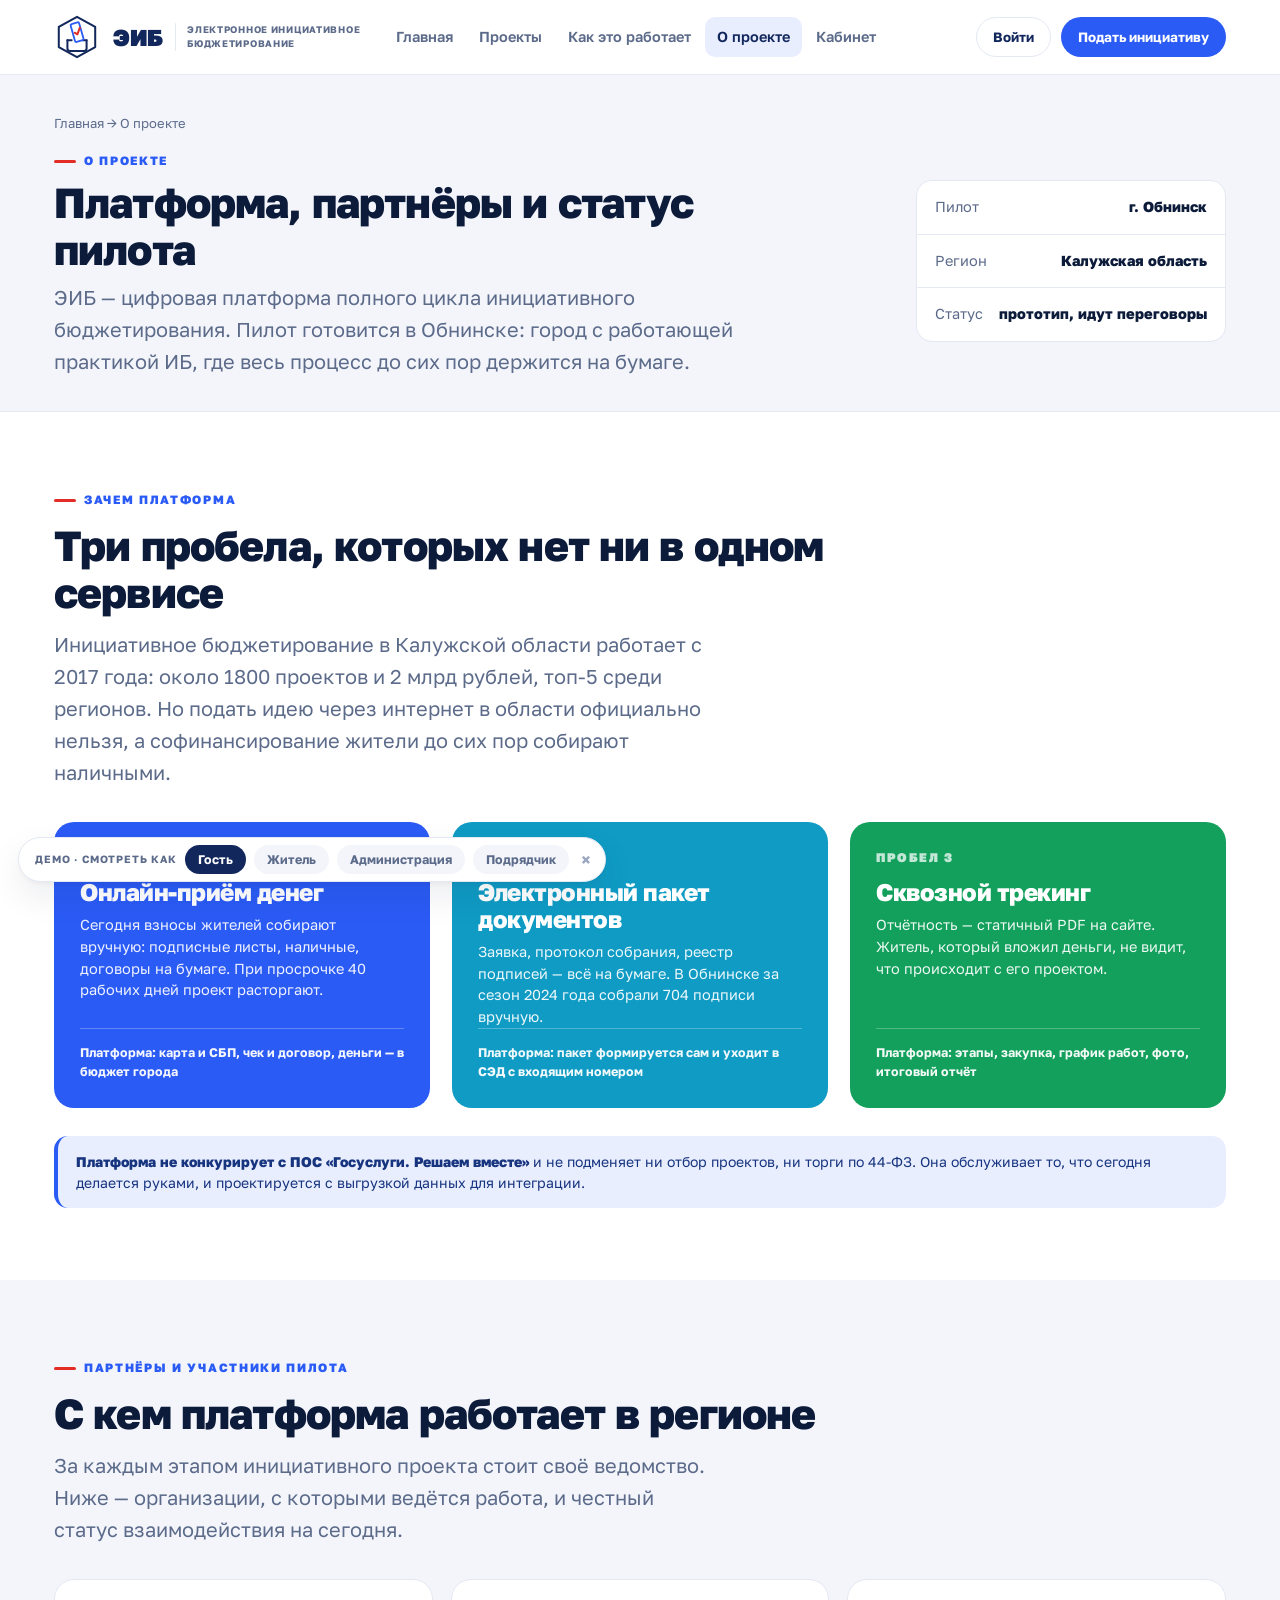
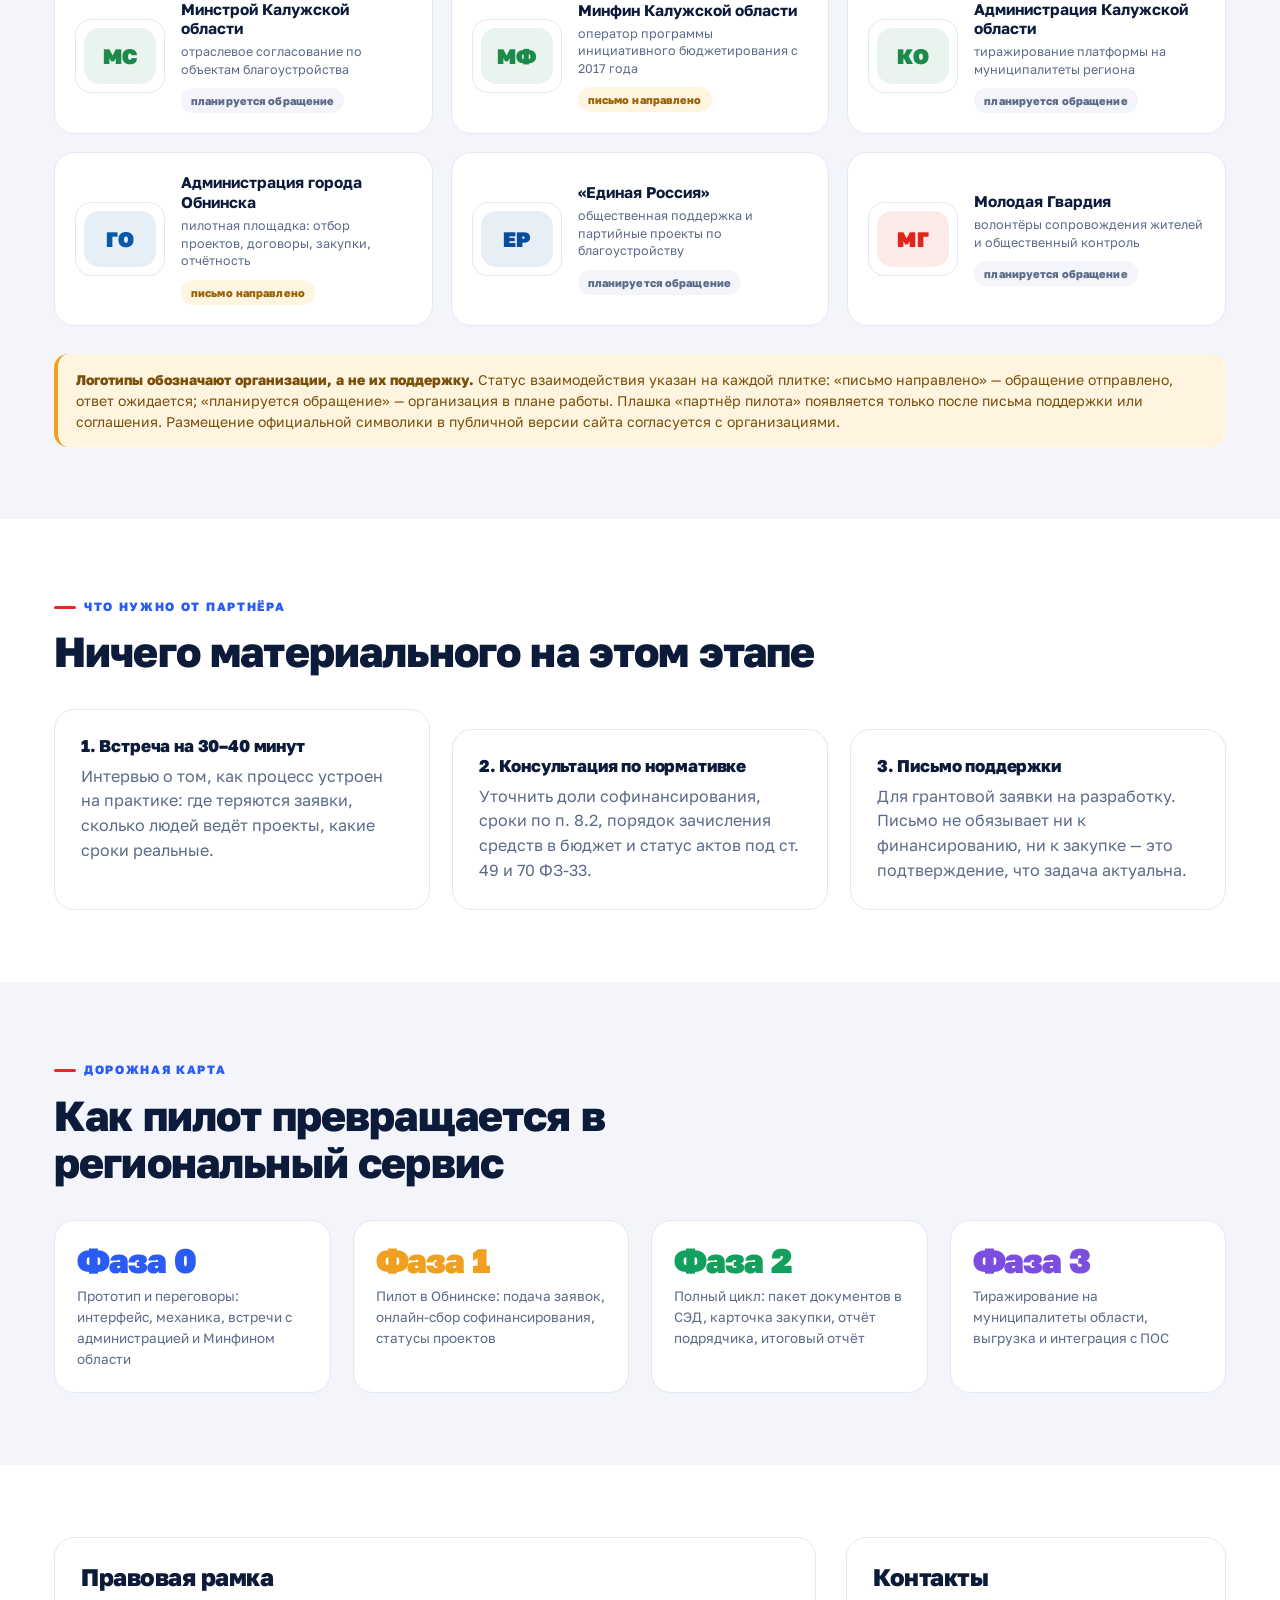
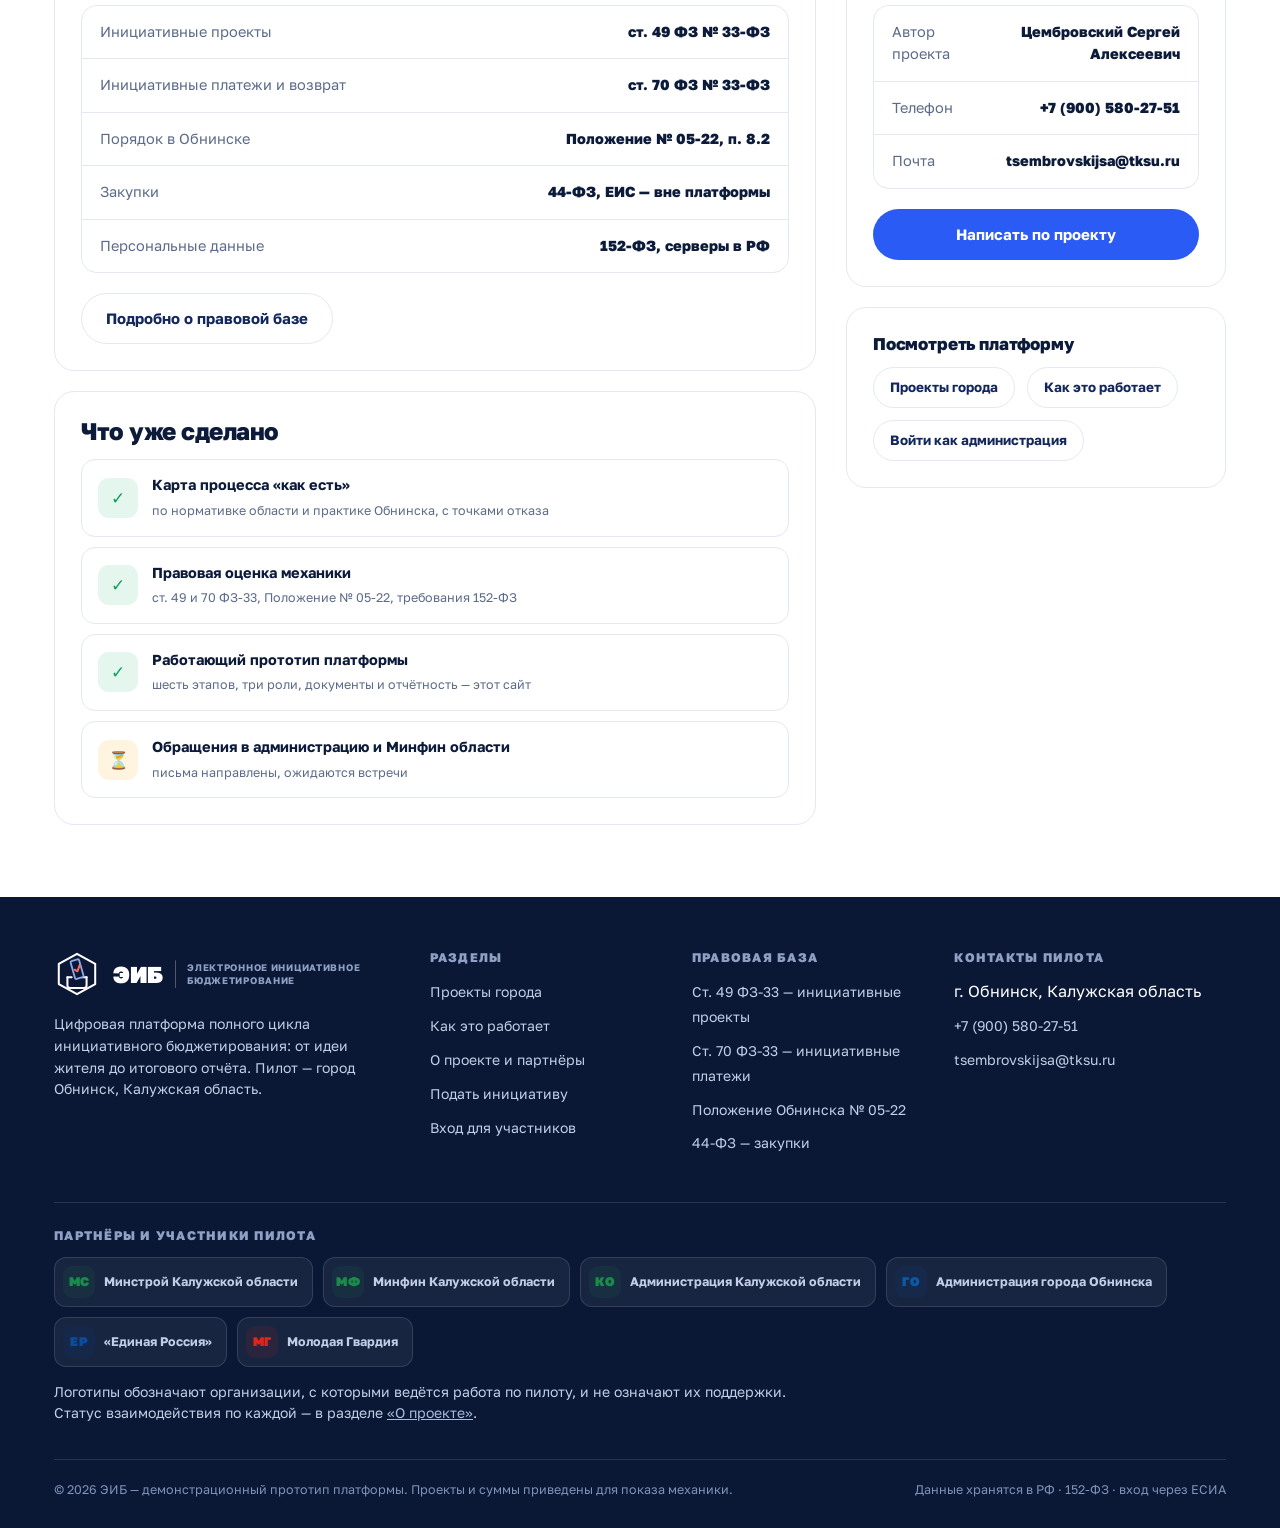
==== about.html @ b2e2e545 "Демонстрационный прототип платформы ЭИБ Статический сайт: витрина проектов, шесть этапов, три роли, " ====
<!DOCTYPE html>
<html lang="ru">
<head>
<meta charset="UTF-8">
<meta name="robots" content="noindex, nofollow, noarchive">
<meta name="viewport" content="width=device-width, initial-scale=1">
<title>О проекте · ЭИБ Обнинск</title>
<link rel="icon" href="data:image/svg+xml,%3Csvg xmlns='http://www.w3.org/2000/svg' viewBox='0 0 48 48'%3E%3Crect width='48' height='48' rx='12' fill='%2312275C'/%3E%3Cg fill='none' stroke-linecap='round' stroke-linejoin='round'%3E%3Cpath d='M24 6 39 14.5v17L24 40 9 31.5v-17z' stroke='%23ffffff' stroke-width='2'/%3E%3Cpath d='M15 28v6.5a2.4 2.4 0 0 0 2.4 2.4h13.2a2.4 2.4 0 0 0 2.4-2.4V28' stroke='%23ffffff' stroke-width='2'/%3E%3Cpath d='M15 28h4M29 28h4' stroke='%23ffffff' stroke-width='2'/%3E%3Cg transform='rotate(-16 24 19)'%3E%3Crect x='20' y='11' width='8.4' height='16' rx='1.4' fill='%23ffffff'/%3E%3Cpath d='m21.9 19 2.1 2.2 4-5.4' stroke='%23E32C26' stroke-width='2'/%3E%3C/g%3E%3C/g%3E%3C/svg%3E">
<link rel="preconnect" href="https://fonts.googleapis.com">
<link rel="preconnect" href="https://fonts.gstatic.com" crossorigin>
<link rel="stylesheet" href="https://fonts.googleapis.com/css2?family=Golos+Text:wght@400;500;600;700;800;900&display=swap">
<link rel="stylesheet" href="assets/css/style.css">
</head>
<body>
<div id="hdr"></div>

<section class="pagehead">
  <div class="wrap">
    <div class="crumbs"><a href="index.html">Главная</a> → О проекте</div>
    <div class="between">
      <div style="max-width:760px">
        <span class="eyebrow">О проекте</span>
        <h2 class="mt8">Платформа, партнёры и статус пилота</h2>
        <p class="lead mt8">ЭИБ — цифровая платформа полного цикла инициативного бюджетирования.
          Пилот готовится в Обнинске: город с работающей практикой ИБ, где весь процесс до сих пор
          держится на бумаге.</p>
      </div>
      <div class="facts facts-side">
        <div><span>Пилот</span><b>г. Обнинск</b></div>
        <div><span>Регион</span><b>Калужская область</b></div>
        <div><span>Статус</span><b>прототип, идут переговоры</b></div>
      </div>
    </div>
  </div>
</section>

<!-- ПРОБЛЕМА И РЕШЕНИЕ -->
<section class="sec">
  <div class="wrap">
    <div class="sec-head"><div>
      <span class="eyebrow">Зачем платформа</span>
      <h2>Три пробела, которых нет ни в одном сервисе</h2>
      <p class="lead">Инициативное бюджетирование в Калужской области работает с 2017 года: около 1800
        проектов и 2 млрд рублей, топ-5 среди регионов. Но подать идею через интернет в области
        официально нельзя, а софинансирование жители до сих пор собирают наличными.</p>
    </div></div>
    <div class="grid g3">
      <div class="tile t2"><span class="num">ПРОБЕЛ 1</span><h3>Онлайн-приём денег</h3>
        <p>Сегодня взносы жителей собирают вручную: подписные листы, наличные, договоры на бумаге.
          При просрочке 40 рабочих дней проект расторгают.</p>
        <div class="out">Платформа: карта и СБП, чек и договор, деньги — в бюджет города</div></div>
      <div class="tile t3"><span class="num">ПРОБЕЛ 2</span><h3>Электронный пакет документов</h3>
        <p>Заявка, протокол собрания, реестр подписей — всё на бумаге. В Обнинске за сезон 2024 года
          собрали 704 подписи вручную.</p>
        <div class="out">Платформа: пакет формируется сам и уходит в СЭД с входящим номером</div></div>
      <div class="tile t6"><span class="num">ПРОБЕЛ 3</span><h3>Сквозной трекинг</h3>
        <p>Отчётность — статичный PDF на сайте. Житель, который вложил деньги, не видит, что происходит
          с его проектом.</p>
        <div class="out">Платформа: этапы, закупка, график работ, фото, итоговый отчёт</div></div>
    </div>
    <div class="note note-b mt28"><b>Платформа не конкурирует с ПОС «Госуслуги. Решаем вместе»</b>
      и не подменяет ни отбор проектов, ни торги по 44-ФЗ. Она обслуживает то, что сегодня
      делается руками, и проектируется с выгрузкой данных для интеграции.</div>
  </div>
</section>

<!-- ПАРТНЁРЫ -->
<section class="sec sec-grey" id="partners">
  <div class="wrap">
    <div class="sec-head"><div>
      <span class="eyebrow">Партнёры и участники пилота</span>
      <h2>С кем платформа работает в регионе</h2>
      <p class="lead">За каждым этапом инициативного проекта стоит своё ведомство. Ниже — организации,
        с которыми ведётся работа, и честный статус взаимодействия на сегодня.</p>
    </div></div>
    <div class="partners-grid" id="partnersGrid"></div>
    <div class="note note-a mt28">
      <b>Логотипы обозначают организации, а не их поддержку.</b> Статус взаимодействия указан на каждой
      плитке: «письмо направлено» — обращение отправлено, ответ ожидается; «планируется обращение» —
      организация в плане работы. Плашка «партнёр пилота» появляется только после письма поддержки
      или соглашения. Размещение официальной символики в публичной версии сайта согласуется
      с организациями.
    </div>
  </div>
</section>

<!-- ЧТО ПРОСИМ -->
<section class="sec">
  <div class="wrap">
    <div class="sec-head"><div>
      <span class="eyebrow">Что нужно от партнёра</span>
      <h2>Ничего материального на этом этапе</h2>
    </div></div>
    <div class="grid g3">
      <div class="card"><h4 class="mb8">1. Встреча на 30–40 минут</h4>
        <p class="muted">Интервью о том, как процесс устроен на практике: где теряются заявки,
          сколько людей ведёт проекты, какие сроки реальные.</p></div>
      <div class="card"><h4 class="mb8">2. Консультация по нормативке</h4>
        <p class="muted">Уточнить доли софинансирования, сроки по п. 8.2, порядок зачисления средств
          в бюджет и статус актов под ст. 49 и 70 ФЗ-33.</p></div>
      <div class="card"><h4 class="mb8">3. Письмо поддержки</h4>
        <p class="muted">Для грантовой заявки на разработку. Письмо не обязывает ни к финансированию,
          ни к закупке — это подтверждение, что задача актуальна.</p></div>
    </div>
  </div>
</section>

<!-- ДОРОЖНАЯ КАРТА -->
<section class="sec sec-grey">
  <div class="wrap">
    <div class="sec-head"><div>
      <span class="eyebrow">Дорожная карта</span>
      <h2>Как пилот превращается в региональный сервис</h2>
    </div></div>
    <div class="grid g4">
      <div class="kpi b"><b>Фаза 0</b><span>Прототип и переговоры: интерфейс, механика, встречи
        с администрацией и Минфином области</span></div>
      <div class="kpi a"><b>Фаза 1</b><span>Пилот в Обнинске: подача заявок, онлайн-сбор
        софинансирования, статусы проектов</span></div>
      <div class="kpi g"><b>Фаза 2</b><span>Полный цикл: пакет документов в СЭД, карточка закупки,
        отчёт подрядчика, итоговый отчёт</span></div>
      <div class="kpi v"><b>Фаза 3</b><span>Тиражирование на муниципалитеты области,
        выгрузка и интеграция с ПОС</span></div>
    </div>
  </div>
</section>

<!-- ПРАВО И КОНТАКТЫ -->
<section class="sec">
  <div class="wrap split">
    <div>
      <div class="card">
        <h3 class="mb14">Правовая рамка</h3>
        <div class="facts">
          <div><span>Инициативные проекты</span><b>ст. 49 ФЗ № 33-ФЗ</b></div>
          <div><span>Инициативные платежи и возврат</span><b>ст. 70 ФЗ № 33-ФЗ</b></div>
          <div><span>Порядок в Обнинске</span><b>Положение № 05-22, п. 8.2</b></div>
          <div><span>Закупки</span><b>44-ФЗ, ЕИС — вне платформы</b></div>
          <div><span>Персональные данные</span><b>152-ФЗ, серверы в РФ</b></div>
        </div>
        <a class="btn btn-o mt20" href="how.html#pravo">Подробно о правовой базе</a>
      </div>
      <div class="card">
        <h3 class="mb14">Что уже сделано</h3>
        <div class="doc"><span class="ic ok">✓</span><div class="tx"><b>Карта процесса «как есть»</b>
          <small>по нормативке области и практике Обнинска, с точками отказа</small></div></div>
        <div class="doc"><span class="ic ok">✓</span><div class="tx"><b>Правовая оценка механики</b>
          <small>ст. 49 и 70 ФЗ-33, Положение № 05-22, требования 152-ФЗ</small></div></div>
        <div class="doc"><span class="ic ok">✓</span><div class="tx"><b>Работающий прототип платформы</b>
          <small>шесть этапов, три роли, документы и отчётность — этот сайт</small></div></div>
        <div class="doc"><span class="ic wait">⏳</span><div class="tx"><b>Обращения в администрацию и Минфин области</b>
          <small>письма направлены, ожидаются встречи</small></div></div>
      </div>
    </div>
    <aside>
      <div class="sticky">
        <div class="card">
          <h3 class="mb14">Контакты</h3>
          <div class="facts">
            <div><span>Автор проекта</span><b>Цембровский Сергей Алексеевич</b></div>
            <div><span>Телефон</span><b><a href="tel:+79005802751">+7 (900) 580-27-51</a></b></div>
            <div><span>Почта</span><b><a href="mailto:tsembrovskijsa@tksu.ru">tsembrovskijsa@tksu.ru</a></b></div>
          </div>
          <a class="btn btn-p btn-full mt20" href="mailto:tsembrovskijsa@tksu.ru?subject=Инициативное%20бюджетирование%20—%20встреча">Написать по проекту</a>
        </div>
        <div class="card">
          <h4 class="mb14">Посмотреть платформу</h4>
          <div class="flexr">
            <a class="btn btn-o btn-s" href="projects.html">Проекты города</a>
            <a class="btn btn-o btn-s" href="how.html">Как это работает</a>
            <a class="btn btn-o btn-s" href="login.html">Войти как администрация</a>
          </div>
        </div>
      </div>
    </aside>
  </div>
</section>

<div id="ftr"></div>

<script src="assets/js/data.js"></script>
<script src="assets/js/app.js"></script>
<script>
mount('about');
document.getElementById('partnersGrid').innerHTML = partners();
</script>
</body>
</html>
---- assets/css/style.css ----
/* ЭИБ · Электронное инициативное бюджетирование
   Визуальный язык: крупная типографика, плотный синий, цветные плашки этапов,
   большие скруглённые карточки — в духе портала «Национальные проекты России». */

:root{
  --ink:#0C1B3A;
  --navy:#12275C;
  --navy-2:#0A1836;
  --blue:#2B5BF5;
  --blue-soft:#E9EEFF;
  --red:#E32C26;
  --red-soft:#FDEBEA;
  --amber:#F0A020;
  --amber-soft:#FFF4E0;
  --green:#12A05C;
  --green-soft:#E4F6ED;
  --violet:#7B4DE0;
  --violet-soft:#F0EAFE;
  --cyan:#0F9BC4;
  --bg:#FFFFFF;
  --bg-2:#F3F5FB;
  --line:#E3E8F2;
  --muted:#5C6B8A;
  --r:20px;
  --r-s:12px;
  --shadow:0 2px 4px rgba(12,27,58,.04), 0 14px 34px rgba(12,27,58,.08);
  --shadow-s:0 1px 2px rgba(12,27,58,.05), 0 6px 16px rgba(12,27,58,.06);
  --font:"Golos Text","Inter","Segoe UI",-apple-system,BlinkMacSystemFont,"Helvetica Neue",Arial,sans-serif;
}

*{box-sizing:border-box;margin:0;padding:0}
html{scroll-behavior:smooth}
body{
  font-family:var(--font);background:var(--bg);color:var(--ink);
  line-height:1.55;-webkit-font-smoothing:antialiased;font-size:16px;
}
img{max-width:100%;display:block}
a{color:inherit;text-decoration:none}
button,input,select,textarea{font-family:inherit;font-size:inherit}
button{cursor:pointer;border:none;background:none;color:inherit}
ul{list-style:none}

.wrap{max-width:1220px;margin:0 auto;padding:0 24px}
.sr{position:absolute;width:1px;height:1px;overflow:hidden;clip:rect(0 0 0 0)}

/* ---------- Типографика ---------- */
h1,h2,h3,h4{line-height:1.12;letter-spacing:-.02em;font-weight:800}
h1{font-size:clamp(34px,5.2vw,62px)}
h2{font-size:clamp(26px,3.4vw,42px)}
h3{font-size:clamp(19px,2vw,24px)}
h4{font-size:17px;letter-spacing:-.01em}
.lead{font-size:clamp(16px,1.6vw,20px);color:var(--muted);line-height:1.6}
.eyebrow{
  display:inline-flex;align-items:center;gap:8px;font-size:12px;font-weight:800;
  letter-spacing:.14em;text-transform:uppercase;color:var(--blue);
}
.eyebrow::before{content:"";width:22px;height:3px;border-radius:2px;background:var(--red)}
.muted{color:var(--muted)}
.nowrap{white-space:nowrap}
.tnum{font-variant-numeric:tabular-nums}
.mt0{margin-top:0}.mt8{margin-top:8px}.mt14{margin-top:14px}.mt20{margin-top:20px}.mt28{margin-top:28px}
.mb0{margin-bottom:0}.mb8{margin-bottom:8px}.mb14{margin-bottom:14px}.mb20{margin-bottom:20px}.mb28{margin-bottom:28px}

/* ---------- Шапка ---------- */
.hdr{position:sticky;top:0;z-index:60;background:rgba(255,255,255,.94);backdrop-filter:blur(10px);border-bottom:1px solid var(--line)}
.hdr-in{display:flex;align-items:center;gap:24px;height:74px;position:relative}
/* ---------- Логотип ---------- */
.logo{display:flex;align-items:center;gap:13px;flex:none}
.logo-mark{width:46px;height:46px;flex:none}
.logo-mark svg{width:100%;height:100%;display:block}
.lm-hex{stroke:var(--navy);stroke-width:2.1}
.lm-urn{stroke:var(--navy);stroke-width:2.1}
.lm-paper{stroke:var(--blue);stroke-width:1.9;fill:#fff}
.lm-check{stroke:var(--red);stroke-width:2.1}
.logo-t{display:flex;align-items:center;gap:11px;min-width:0}
.logo-t b{font-size:23px;font-weight:900;letter-spacing:.01em;line-height:1;color:var(--navy)}
.logo-div{width:1.5px;height:28px;background:var(--line);border-radius:2px;flex:none}
.logo-t>span{font-size:9.5px;font-weight:700;letter-spacing:.075em;line-height:1.45;
  color:var(--muted);text-transform:uppercase;white-space:nowrap}

/* тёмный фон (подвал) */
.logo-light .lm-hex,.logo-light .lm-urn{stroke:#fff}
.logo-light .lm-paper{stroke:#8FA8E8;fill:var(--navy-2)}
.logo-light .lm-check{stroke:#FF6B63}
.logo-light .logo-t b{color:#fff}
.logo-light .logo-div{background:rgba(255,255,255,.28)}
.logo-light .logo-t>span{color:#8FA0C4}
.mainnav{display:flex;gap:2px}
.mainnav a{padding:9px 12px;border-radius:10px;font-size:14.5px;font-weight:600;color:var(--muted);white-space:nowrap}
.mainnav a:hover{background:var(--bg-2);color:var(--navy)}
.mainnav a.on{color:var(--navy);background:var(--blue-soft)}
.hdr-act{margin-left:auto;display:flex;align-items:center;gap:10px}
.burger{display:none}
.who-badge{display:flex;align-items:center;gap:10px;padding:7px 14px 7px 8px;border:1.5px solid var(--line);border-radius:999px}
.who-badge .av{width:32px;height:32px;border-radius:50%;color:#fff;display:flex;align-items:center;justify-content:center;font-weight:800;font-size:12.5px;background:var(--blue)}
.who-badge .av.a{background:var(--violet)}
.who-badge .av.c{background:var(--amber)}
.who-badge b{font-size:13px;line-height:1.15;display:block}
.who-badge small{font-size:11px;color:var(--muted);display:block}

/* ---------- Кнопки ---------- */
.btn{
  display:inline-flex;align-items:center;justify-content:center;gap:9px;
  padding:13px 24px;border-radius:999px;font-weight:700;font-size:15px;
  transition:.16s ease;white-space:nowrap;border:1.5px solid transparent;
}
.btn-p{background:var(--blue);color:#fff}
.btn-p:hover{background:#1B49DC;transform:translateY(-1px)}
.btn-d{background:var(--navy);color:#fff}
.btn-d:hover{background:#0B1C46}
.btn-g{background:var(--green);color:#fff}
.btn-g:hover{background:#0E8B4F}
.btn-r{background:var(--red);color:#fff}
.btn-r:hover{background:#C9241E}
.btn-o{background:#fff;color:var(--navy);border-color:var(--line)}
.btn-o:hover{border-color:var(--blue);color:var(--blue)}
.btn-ghost{background:var(--bg-2);color:var(--navy)}
.btn-ghost:hover{background:#E8ECF6}
.btn-s{padding:9px 16px;font-size:13.5px}
.btn-l{padding:16px 32px;font-size:16.5px}
.btn-full{width:100%}
.btn[disabled]{opacity:.45;pointer-events:none}

/* ---------- Плашки статусов ---------- */
.chip{display:inline-flex;align-items:center;gap:7px;padding:6px 13px;border-radius:999px;font-size:12.5px;font-weight:800;letter-spacing:.01em}
.chip .dt{width:7px;height:7px;border-radius:50%;background:currentColor}
.chip-blue{background:var(--blue-soft);color:#1E45BE}
.chip-green{background:var(--green-soft);color:#0B7A45}
.chip-amber{background:var(--amber-soft);color:#9A6206}
.chip-red{background:var(--red-soft);color:#B7231E}
.chip-violet{background:var(--violet-soft);color:#5B31B8}
.chip-cyan{background:#E2F4FA;color:#0A6E8C}
.chip-grey{background:var(--bg-2);color:var(--muted)}
.chip-dark{background:var(--navy);color:#fff}

/* ---------- Герой ---------- */
.hero{position:relative;overflow:hidden;background:var(--navy);color:#fff;border-radius:0 0 36px 36px}
.hero::after{
  content:"";position:absolute;right:-160px;top:-120px;width:620px;height:620px;border-radius:50%;
  background:radial-gradient(circle at 30% 30%,rgba(43,91,245,.55),rgba(43,91,245,0) 62%);
}
.hero::before{
  content:"";position:absolute;left:-90px;bottom:-220px;width:460px;height:460px;border-radius:50%;
  background:radial-gradient(circle at 60% 40%,rgba(227,44,38,.35),rgba(227,44,38,0) 65%);
}
.hero-photo{position:absolute;inset:0;width:100%;height:100%;object-fit:cover;opacity:.32;z-index:1}
.hero-city{position:absolute;left:0;right:0;bottom:0;width:100%;height:260px;z-index:1}
.hero-in{position:relative;z-index:2;padding:70px 0 0;display:grid;grid-template-columns:1.12fr .88fr;gap:52px;align-items:center}
.hero .eyebrow{color:#9FBBFF}
.hero h1{margin:18px 0 20px;color:#fff}
.hero h1 em{font-style:normal;color:#7FA6FF}
.hero p.lead{font-size:19px;color:#C3D0EA;max-width:600px}
.hero-cta{display:flex;gap:14px;flex-wrap:wrap;margin-top:30px}
.hero-note{display:flex;align-items:center;gap:10px;margin-top:24px;font-size:13.5px;color:#93A6CA}
.hero-card{background:#fff;color:var(--ink);border-radius:24px;padding:24px;box-shadow:0 30px 60px rgba(5,12,30,.35)}
.hero-stats{display:grid;grid-template-columns:repeat(4,1fr);gap:1px;background:rgba(255,255,255,.14);
  margin-top:60px;border-radius:22px 22px 0 0;overflow:hidden;position:relative;z-index:2}
.hero-stats div{background:var(--navy);padding:24px 20px 30px}
.hero-stats b{display:block;font-size:clamp(26px,3.2vw,38px);font-weight:900;letter-spacing:-.03em;line-height:1}
.hero-stats b.c1{color:#fff}.hero-stats b.c2{color:#7FA6FF}.hero-stats b.c3{color:#FFC46B}.hero-stats b.c4{color:#69D79E}
.hero-stats span{display:block;margin-top:9px;font-size:13px;color:#A9BADB;line-height:1.35}

/* ---------- Секции ---------- */
.sec{padding:72px 0}
.sec-s{padding:48px 0}
.sec-grey{background:var(--bg-2)}
.sec-dark{background:var(--navy);color:#fff}
.sec-dark .lead{color:#B7C6E4}
.sec-head{display:flex;align-items:flex-end;justify-content:space-between;gap:32px;margin-bottom:34px;flex-wrap:wrap}
.sec-head h2{margin-top:12px;max-width:780px}
.sec-head .lead{margin-top:12px;max-width:660px}

/* ---------- Сетки ---------- */
.grid{display:grid;gap:22px}
.g2{grid-template-columns:repeat(2,1fr)}
.g3{grid-template-columns:repeat(3,1fr)}
.g4{grid-template-columns:repeat(4,1fr)}

/* ---------- Карточка проекта ---------- */
.pcard{background:#fff;border:1px solid var(--line);border-radius:var(--r);overflow:hidden;display:flex;flex-direction:column;transition:.18s ease}
.pcard:hover{transform:translateY(-3px);box-shadow:var(--shadow);border-color:#CFD9EE}
.pcover{height:186px;position:relative;padding:14px;display:flex;align-items:flex-start;justify-content:space-between;overflow:hidden}
.cover-art,.cover-photo{position:absolute;inset:0;width:100%;height:100%;z-index:1}
.cover-photo{object-fit:cover}
.pcover>.chip,.pcover>span{position:relative;z-index:2}
.cat-pill{background:rgba(10,24,54,.42);backdrop-filter:blur(4px);color:#fff;font-size:11.5px;font-weight:800;
  letter-spacing:.05em;text-transform:uppercase;padding:6px 12px;border-radius:999px;white-space:nowrap}
.cv-1{background:linear-gradient(135deg,#2B5BF5,#12275C)}
.cv-2{background:linear-gradient(135deg,#12A05C,#0B6B54)}
.cv-3{background:linear-gradient(135deg,#F0A020,#D9542B)}
.cv-4{background:linear-gradient(135deg,#7B4DE0,#3B2A8C)}
.cv-5{background:linear-gradient(135deg,#0F9BC4,#125C8C)}
.cv-6{background:linear-gradient(135deg,#E32C26,#8C1410)}
.pcover .chip{background:rgba(255,255,255,.93);color:var(--navy)}
.pbody{padding:20px;display:flex;flex-direction:column;flex:1;gap:12px}
.pbody h3{font-size:19px}
.ploc{display:flex;align-items:center;gap:7px;font-size:13.5px;color:var(--muted)}
.pmeta{display:flex;justify-content:space-between;font-size:13.5px;font-weight:700;margin-top:auto;padding-top:4px}
.pmeta .left{color:var(--navy)}
.pmeta .right{color:var(--muted);font-weight:600}

/* ---------- Баннер проекта ---------- */
.pbanner{position:relative;overflow:hidden;border-radius:var(--r);height:250px;margin-bottom:20px;
  display:flex;flex-direction:column;justify-content:space-between;padding:18px 20px}
.pbanner::after{content:"";position:absolute;inset:0;z-index:1;
  background:linear-gradient(to top,rgba(8,18,40,.62),rgba(8,18,40,0) 55%)}
.pbanner-top,.pbanner-bot{position:relative;z-index:3;display:flex;gap:10px;flex-wrap:wrap;align-items:center}
.pbanner-top{justify-content:space-between}
.pbanner-top .chip{background:rgba(255,255,255,.94);color:var(--navy)}
.pbanner-bot{flex-direction:column;align-items:flex-start;gap:4px;color:#fff}
.pbanner-bot b{font-size:20px;font-weight:800;letter-spacing:-.01em;text-shadow:0 2px 10px rgba(0,0,0,.4)}
.pbanner-bot span{font-size:13.5px;color:rgba(255,255,255,.86);text-shadow:0 1px 8px rgba(0,0,0,.45)}

/* ---------- Прогресс ---------- */
.bar{height:9px;border-radius:999px;background:#EDF0F7;overflow:hidden}
.bar i{display:block;height:100%;border-radius:999px;background:var(--blue);transition:width .5s ease}
.bar.ok i{background:var(--green)}
.bar.warn i{background:var(--amber)}
.bar-lg{height:14px}
.money{display:flex;align-items:baseline;justify-content:space-between;gap:12px;font-weight:800}
.money b{font-size:20px;letter-spacing:-.02em}
.money span{font-size:13px;color:var(--muted);font-weight:600}
.left-sum{background:var(--amber-soft);color:#8A5606;border-radius:10px;padding:9px 12px;font-size:13.5px;font-weight:700;display:flex;justify-content:space-between;gap:10px}
.left-sum.done{background:var(--green-soft);color:#0B7A45}

/* ---------- Универсальная карточка ---------- */
.card{background:#fff;border:1px solid var(--line);border-radius:var(--r);padding:26px}
.card+.card{margin-top:20px}
.card-flat{background:var(--bg-2);border-color:transparent}
.card-h{display:flex;align-items:center;justify-content:space-between;gap:16px;margin-bottom:18px;flex-wrap:wrap}
.card-h h3{margin:0}

/* ---------- Цветные плитки этапов ---------- */
.tile{border-radius:var(--r);padding:26px;color:#fff;position:relative;overflow:hidden;min-height:200px;display:flex;flex-direction:column}
.tile .num{font-size:12.5px;font-weight:900;letter-spacing:.12em;opacity:.75}
.tile h3{margin:12px 0 8px;color:#fff}
.tile p{font-size:14.5px;line-height:1.5;opacity:.92}
.tile .out{margin-top:auto;padding-top:14px;font-size:12.5px;font-weight:700;border-top:1px solid rgba(255,255,255,.28);opacity:.95}
.t1{background:#12275C}.t2{background:#2B5BF5}.t3{background:#0F9BC4}
.t4{background:#7B4DE0}.t5{background:#F0A020}.t6{background:#12A05C}

/* ---------- Таймлайн этапов проекта ---------- */
.steps{display:grid;grid-template-columns:repeat(6,1fr);gap:10px}
.step{background:var(--bg-2);border-radius:14px;padding:14px;border:1.5px solid transparent}
.step .k{font-size:11px;font-weight:900;letter-spacing:.1em;color:#93A0BA}
.step .n{font-size:13.5px;font-weight:700;margin-top:6px;line-height:1.3;color:var(--muted)}
.step.done{background:var(--green-soft)}
.step.done .k,.step.done .n{color:#0B7A45}
.step.now{background:#fff;border-color:var(--blue);box-shadow:0 8px 22px rgba(43,91,245,.16)}
.step.now .k{color:var(--blue)}
.step.now .n{color:var(--navy)}

/* ---------- Таблицы ---------- */
.tbl-wrap{overflow-x:auto}
.tbl{width:100%;border-collapse:collapse;font-size:14.5px;min-width:520px}
.tbl th{text-align:left;font-size:11.5px;letter-spacing:.09em;text-transform:uppercase;color:var(--muted);font-weight:800;padding:0 14px 10px;border-bottom:1px solid var(--line)}
.tbl td{padding:13px 14px;border-bottom:1px solid var(--line);vertical-align:middle}
.tbl tr:last-child td{border-bottom:none}
.tbl tbody tr:hover{background:#FAFBFE}
.tbl .r{text-align:right}
.tbl .strong{font-weight:800}
.tbl tr.sum td{background:var(--bg-2);font-weight:800}

/* ---------- Документы / факты ---------- */
.doc{display:flex;align-items:center;gap:14px;padding:14px 16px;border:1px solid var(--line);border-radius:14px;background:#fff}
.doc+.doc{margin-top:10px}
.doc .ic{width:40px;height:40px;border-radius:11px;background:var(--blue-soft);color:var(--blue);display:flex;align-items:center;justify-content:center;font-size:17px;flex:none}
.doc .ic.ok{background:var(--green-soft);color:var(--green)}
.doc .ic.wait{background:var(--amber-soft);color:#9A6206}
.doc .tx{min-width:0}
.doc b{display:block;font-size:14.5px}
.doc small{color:var(--muted);font-size:12.5px}
.doc .act{margin-left:auto;display:flex;gap:8px;align-items:center;flex:none}

.facts{display:grid;gap:1px;background:var(--line);border-radius:16px;overflow:hidden;border:1px solid var(--line)}
.facts div{background:#fff;padding:15px 18px;display:flex;justify-content:space-between;gap:16px;font-size:14.5px}
.facts div span{color:var(--muted)}
.facts div b{text-align:right;font-weight:800}

.kpi{background:#fff;border:1px solid var(--line);border-radius:var(--r);padding:22px}
.kpi b{display:block;font-size:34px;font-weight:900;letter-spacing:-.03em;line-height:1.05}
.kpi span{display:block;margin-top:8px;font-size:13.5px;color:var(--muted)}
.kpi.b b{color:var(--blue)}.kpi.g b{color:var(--green)}.kpi.a b{color:var(--amber)}.kpi.r b{color:var(--red)}.kpi.v b{color:var(--violet)}

/* ---------- Формы ---------- */
.field{margin-bottom:18px}
.field label{display:block;font-size:13.5px;font-weight:700;margin-bottom:7px}
.field .hint{font-size:12.5px;color:var(--muted);font-weight:500;margin-top:6px}
.inp{width:100%;padding:13px 15px;border:1.5px solid var(--line);border-radius:12px;background:#fff;transition:.15s;font-size:15px}
.inp:focus{outline:none;border-color:var(--blue);box-shadow:0 0 0 4px rgba(43,91,245,.12)}
textarea.inp{min-height:110px;resize:vertical}
.row2{display:grid;grid-template-columns:1fr 1fr;gap:16px}
.who{display:inline-flex;align-items:center;gap:6px;font-size:10.5px;font-weight:800;letter-spacing:.05em;text-transform:uppercase;padding:3px 9px;border-radius:999px;margin-left:8px;vertical-align:middle}
.who-i{background:var(--blue-soft);color:#1E45BE}
.who-a{background:var(--violet-soft);color:#5B31B8}
.who-c{background:var(--amber-soft);color:#9A6206}
.who-p{background:var(--green-soft);color:#0B7A45}
.amounts{display:flex;gap:8px;flex-wrap:wrap;margin-bottom:14px}
.amounts button{padding:10px 16px;border-radius:12px;border:1.5px solid var(--line);font-weight:700;font-size:14px;background:#fff}
.amounts button:hover{border-color:var(--blue);color:var(--blue)}
.amounts button.on{background:var(--blue);border-color:var(--blue);color:#fff}

/* ---------- Вход по ролям ---------- */
.roles{display:grid;grid-template-columns:repeat(3,1fr);gap:22px}
.role{border:1.5px solid var(--line);border-radius:var(--r);padding:28px;background:#fff;text-align:left;transition:.18s;display:flex;flex-direction:column;gap:10px}
.role:hover{border-color:var(--blue);transform:translateY(-3px);box-shadow:var(--shadow)}
.role .ic{width:56px;height:56px;border-radius:16px;display:flex;align-items:center;justify-content:center;font-size:26px;margin-bottom:6px}
.role h3{font-size:20px}
.role p{font-size:14px;color:var(--muted);line-height:1.5}
.role ul{margin-top:4px;display:flex;flex-direction:column;gap:7px}
.role li{font-size:13.5px;padding-left:20px;position:relative}
.role li::before{content:"";position:absolute;left:0;top:8px;width:8px;height:8px;border-radius:50%;background:var(--green)}
.role .btn{margin-top:12px}

/* ---------- Вкладки, заметки, тосты ---------- */
.tabs{display:flex;gap:6px;border-bottom:1px solid var(--line);margin-bottom:24px;overflow-x:auto}
.tabs button{padding:12px 16px;font-weight:700;font-size:14.5px;color:var(--muted);border-bottom:3px solid transparent;white-space:nowrap}
.tabs button.on{color:var(--navy);border-bottom-color:var(--blue)}
.tab-pane{display:none}
.tab-pane.on{display:block}

.note{border-radius:14px;padding:15px 18px;font-size:14px;line-height:1.5;border-left:4px solid}
.note+.note{margin-top:12px}
.note-b{background:var(--blue-soft);border-color:var(--blue);color:#17347F}
.note-a{background:var(--amber-soft);border-color:var(--amber);color:#7A4F08}
.note-g{background:var(--green-soft);border-color:var(--green);color:#0B6B3E}
.note-r{background:var(--red-soft);border-color:var(--red);color:#96201B}
.note b{font-weight:800}

.toast{position:fixed;left:50%;bottom:34px;transform:translate(-50%,180%);background:var(--navy);color:#fff;
  padding:14px 24px;border-radius:999px;font-weight:700;font-size:14.5px;box-shadow:0 18px 40px rgba(5,12,30,.35);z-index:200;
  transition:transform .35s cubic-bezier(.2,.9,.3,1.2);max-width:90vw;text-align:center}
.toast.on{transform:translate(-50%,0)}

/* ---------- Модальное окно ---------- */
.modal{position:fixed;inset:0;z-index:150;display:none;align-items:center;justify-content:center;padding:24px;background:rgba(9,18,40,.55);backdrop-filter:blur(3px)}
.modal.on{display:flex}
.modal-box{background:#fff;border-radius:24px;padding:30px;width:100%;max-width:540px;box-shadow:0 30px 70px rgba(5,12,30,.4);max-height:90vh;overflow:auto}
.modal-x{float:right;font-size:24px;color:var(--muted);line-height:1}

/* ---------- Фотоотчёт ---------- */
.shots{display:grid;grid-template-columns:repeat(3,1fr);gap:12px}
.shot{border-radius:14px;height:132px;display:flex;align-items:flex-end;padding:12px;color:#fff;font-size:12px;font-weight:700;text-shadow:0 1px 6px rgba(0,0,0,.55)}

/* ---------- Подвал ---------- */
.ftr{background:var(--navy-2);color:#fff;padding:54px 0 28px}
.ftr-in{display:grid;grid-template-columns:1.5fr 1fr 1fr 1.2fr;gap:36px}
.ftr h4{font-size:12.5px;letter-spacing:.1em;text-transform:uppercase;color:#8FA0C4;margin-bottom:14px;font-weight:800}
.ftr a,.ftr p{color:#C2CEE6;font-size:14px}
.ftr li{margin-bottom:9px}
.ftr a:hover{color:#fff}
.ftr-bot{margin-top:36px;padding-top:20px;border-top:1px solid rgba(255,255,255,.12);display:flex;justify-content:space-between;gap:20px;flex-wrap:wrap;font-size:12.5px;color:#7F92B8}

/* ---------- Служебное ---------- */
.pagehead{background:var(--bg-2);padding:38px 0 34px;border-bottom:1px solid var(--line)}
.crumbs{font-size:13px;color:var(--muted);margin-bottom:12px}
.crumbs a:hover{color:var(--blue)}
.filters{display:flex;gap:9px;flex-wrap:wrap;margin-bottom:26px}
.filters button{padding:10px 18px;border-radius:999px;font-size:14px;font-weight:700;background:#fff;border:1.5px solid var(--line);color:var(--muted)}
.filters button:hover{border-color:var(--blue);color:var(--blue)}
.filters button.on{background:var(--navy);border-color:var(--navy);color:#fff}

.split{display:grid;grid-template-columns:1fr 380px;gap:30px;align-items:start}
.split>*{min-width:0}
.grid>*{min-width:0}
.facts-side{min-width:min(280px,100%)}
.sticky{position:sticky;top:96px}
.flexr{display:flex;align-items:center;gap:12px;flex-wrap:wrap}
.between{display:flex;align-items:center;justify-content:space-between;gap:16px;flex-wrap:wrap}

/* ---------- Адаптив ---------- */
/* полное название рядом со знаком — только когда в шапке хватает места */
@media (max-width:1150px){
  .hdr .logo-t>span,.hdr .logo-div{display:none}
  .hdr-in{gap:18px}
}

@media (max-width:1080px){
  .hero-in{grid-template-columns:1fr;gap:32px;padding-top:48px}
  .split{grid-template-columns:1fr}
  .sticky{position:static}
  .g4{grid-template-columns:repeat(2,1fr)}
  .partners-grid{grid-template-columns:repeat(2,1fr)}
  .ftr-in{grid-template-columns:1fr 1fr}
  .steps{grid-template-columns:repeat(3,1fr)}
  .mainnav a{padding:8px 9px;font-size:13.5px}
}
/* ---------- Партнёры ---------- */
.partners-grid{display:grid;grid-template-columns:repeat(3,1fr);gap:18px}
.plog{display:flex;align-items:center;gap:16px;background:#fff;border:1px solid var(--line);
  border-radius:var(--r);padding:20px;transition:.18s}
.plog:hover{border-color:#CFD9EE;box-shadow:var(--shadow-s)}
.plog-mark{width:90px;height:74px;border-radius:16px;flex:none;background:#fff;padding:8px;
  border:1px solid var(--line);display:flex;align-items:center;justify-content:center;overflow:hidden}
.plog-mark img{max-width:100%;max-height:100%;width:auto;height:auto;object-fit:contain}
.plog-mono{width:100%;height:100%;display:flex;align-items:center;justify-content:center;
  font-size:21px;font-weight:900;letter-spacing:.02em;color:var(--navy);border-radius:15px}
.plog-tx{min-width:0}
.plog-tx b{display:block;font-size:15.5px;line-height:1.25}
.plog-tx small{display:block;color:var(--muted);font-size:12.5px;line-height:1.4;margin:5px 0 9px}
.plog-tx .chip{font-size:11px;padding:4px 10px}

/* компактная строка (подвал) */
.ftr-partners{margin-top:38px;padding-top:26px;border-top:1px solid rgba(255,255,255,.12)}
.plog-row{display:flex;flex-wrap:wrap;gap:10px;margin-bottom:14px}
.plog-min{display:flex;align-items:center;gap:9px;background:rgba(255,255,255,.06);
  border:1px solid rgba(255,255,255,.12);border-radius:12px;padding:8px 14px 8px 8px}
.plog-min .plog-mono{width:32px;height:32px;border-radius:9px;background:rgba(255,255,255,.9);
  color:var(--navy);font-size:12.5px;display:flex;align-items:center;justify-content:center;flex:none}
.plog-min img{width:42px;height:30px;object-fit:contain;background:#fff;border-radius:8px;padding:3px}
.plog-min>span:last-child{font-size:12.5px;font-weight:700;color:#C2CEE6;white-space:nowrap}
.plog-note{font-size:12px;color:#7F92B8;line-height:1.5;max-width:760px}
.plog-note a{color:#A9BADB;text-decoration:underline}

/* ---------- Демо-переключатель ролей ---------- */
.demo-bar{position:fixed;left:18px;bottom:18px;z-index:120;background:#fff;border:1px solid var(--line);
  box-shadow:var(--shadow);border-radius:999px;padding:7px 10px 7px 16px;display:flex;align-items:center;gap:8px}
.demo-bar b{font-size:10.5px;letter-spacing:.08em;text-transform:uppercase;color:var(--muted);white-space:nowrap}
.demo-bar button{padding:7px 13px;border-radius:999px;font-weight:700;font-size:12.5px;color:var(--muted);background:var(--bg-2);white-space:nowrap}
.demo-bar button:hover{color:var(--blue)}
.demo-bar button.on{background:var(--navy);color:#fff}
.demo-bar .x{background:none;color:#9AA7BF;font-size:17px;padding:0 4px}

/* ---------- Лента взносов ---------- */
.feed{display:flex;flex-direction:column}
.feed-row{display:flex;align-items:center;gap:12px;padding:11px 0;border-bottom:1px solid var(--line)}
.feed-row:last-child{border-bottom:none}
.feed-row .av{width:34px;height:34px;border-radius:50%;background:var(--blue-soft);color:#1E45BE;
  display:flex;align-items:center;justify-content:center;font-weight:800;font-size:12.5px;flex:none}
.feed-row .av.me{background:var(--green-soft);color:#0B7A45}
.feed-row b{font-size:14.5px}
.feed-row small{display:block;color:var(--muted);font-size:12.5px}
.feed-row .s{margin-left:auto;font-weight:800;font-size:15px}

.mob-only{display:none}

@media (max-width:900px){
  .mainnav{display:none}
  .mainnav.open .mob-only{display:block;color:var(--blue);font-weight:700}
  .mainnav.open{display:flex;position:absolute;top:74px;left:0;right:0;background:#fff;flex-direction:column;padding:12px;border-bottom:1px solid var(--line);box-shadow:var(--shadow);z-index:70}
  .burger{display:inline-flex;align-items:center;justify-content:center;width:42px;height:42px;border-radius:12px;background:var(--bg-2);font-size:18px}
  .g3,.g2,.roles,.row2,.partners-grid{grid-template-columns:1fr}
  .demo-bar{left:10px;right:10px;bottom:10px;justify-content:center;flex-wrap:wrap;border-radius:18px;padding:10px}
  .toast{bottom:96px}
  .hero-stats{grid-template-columns:repeat(2,1fr)}
  .sec{padding:50px 0}
  .shots{grid-template-columns:repeat(2,1fr)}
}
@media (max-width:560px){
  .g4{grid-template-columns:1fr}
  .steps{grid-template-columns:repeat(2,1fr)}
  .ftr-in{grid-template-columns:1fr}
  .btn-hide,.btn-hide-sm{display:none}
  .hdr-in{gap:12px}
  .who-badge{padding:5px;border:none}
  .who-badge>span:not(.av){display:none}
  .logo-t>span,.logo-div{display:none}
  .wrap{padding:0 16px}
  .card{padding:20px}
  .facts div{flex-direction:column;gap:4px}
  .facts div b{text-align:left}
}
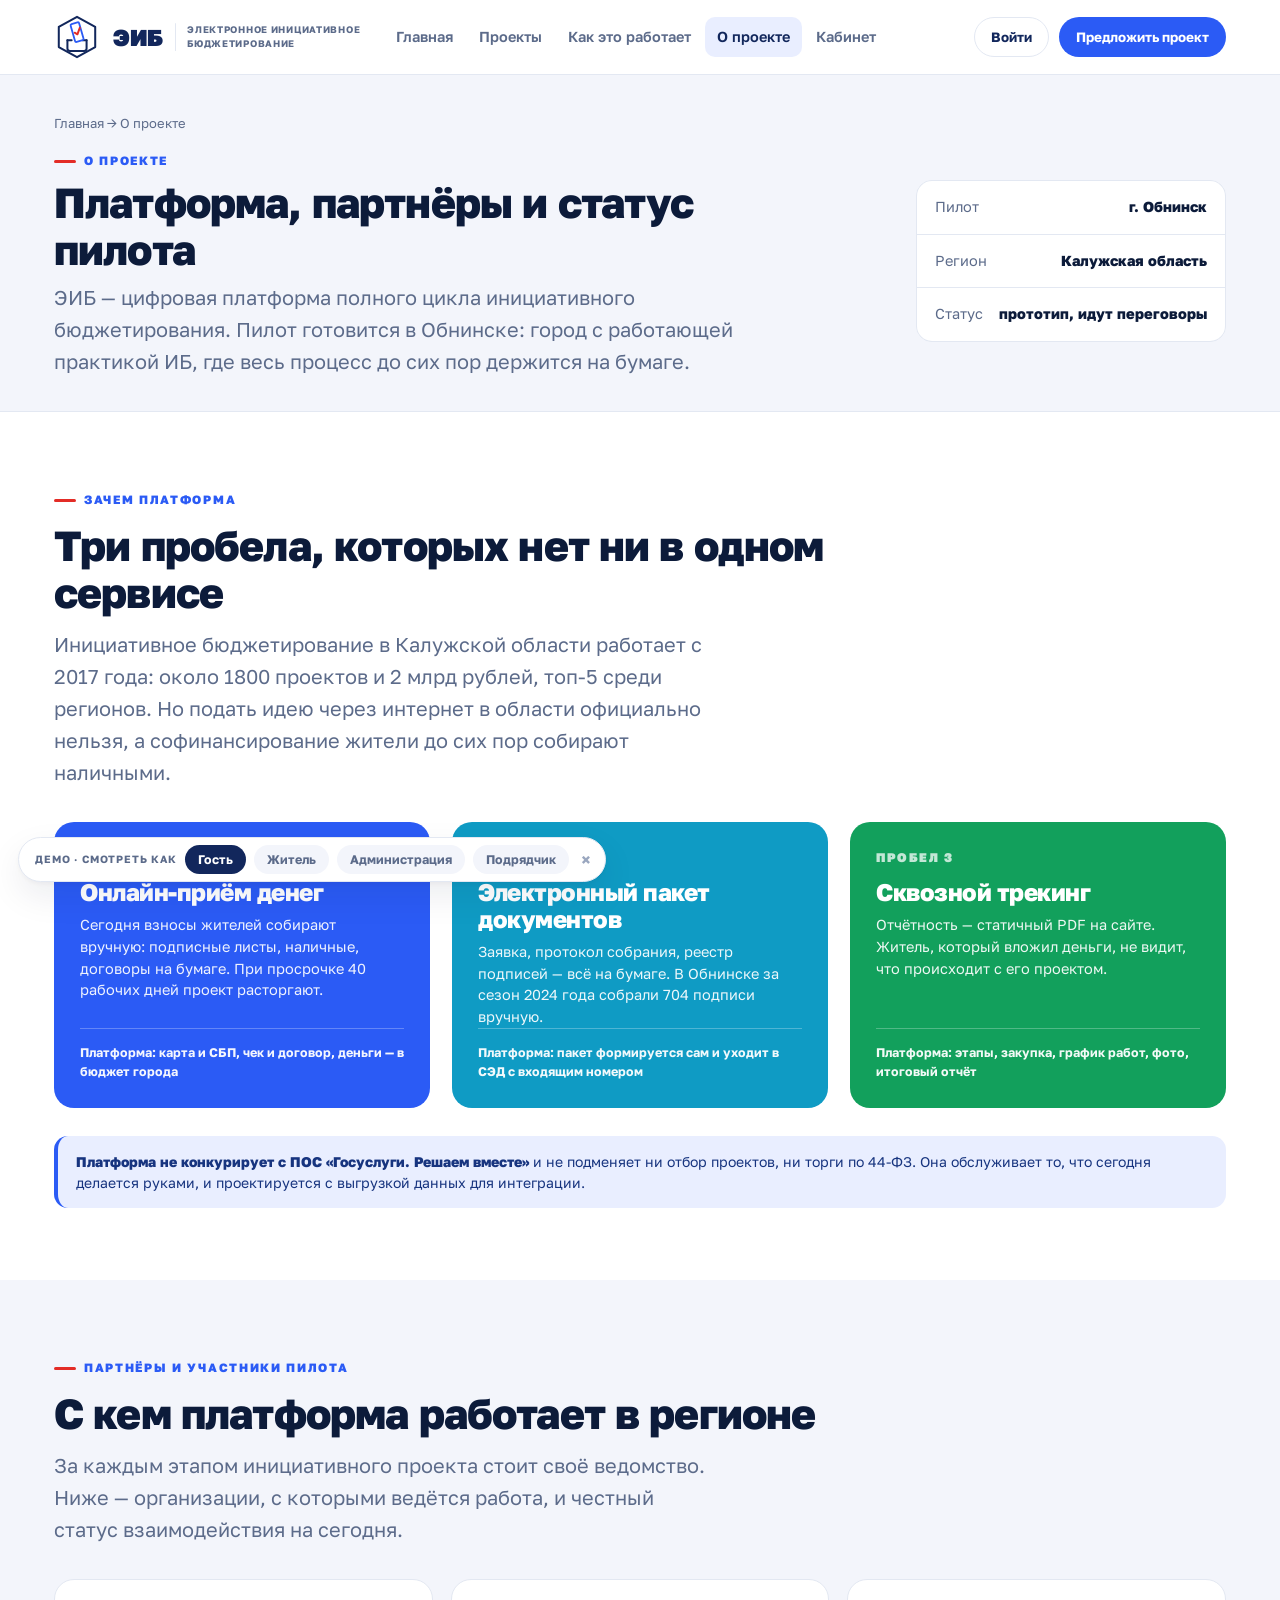
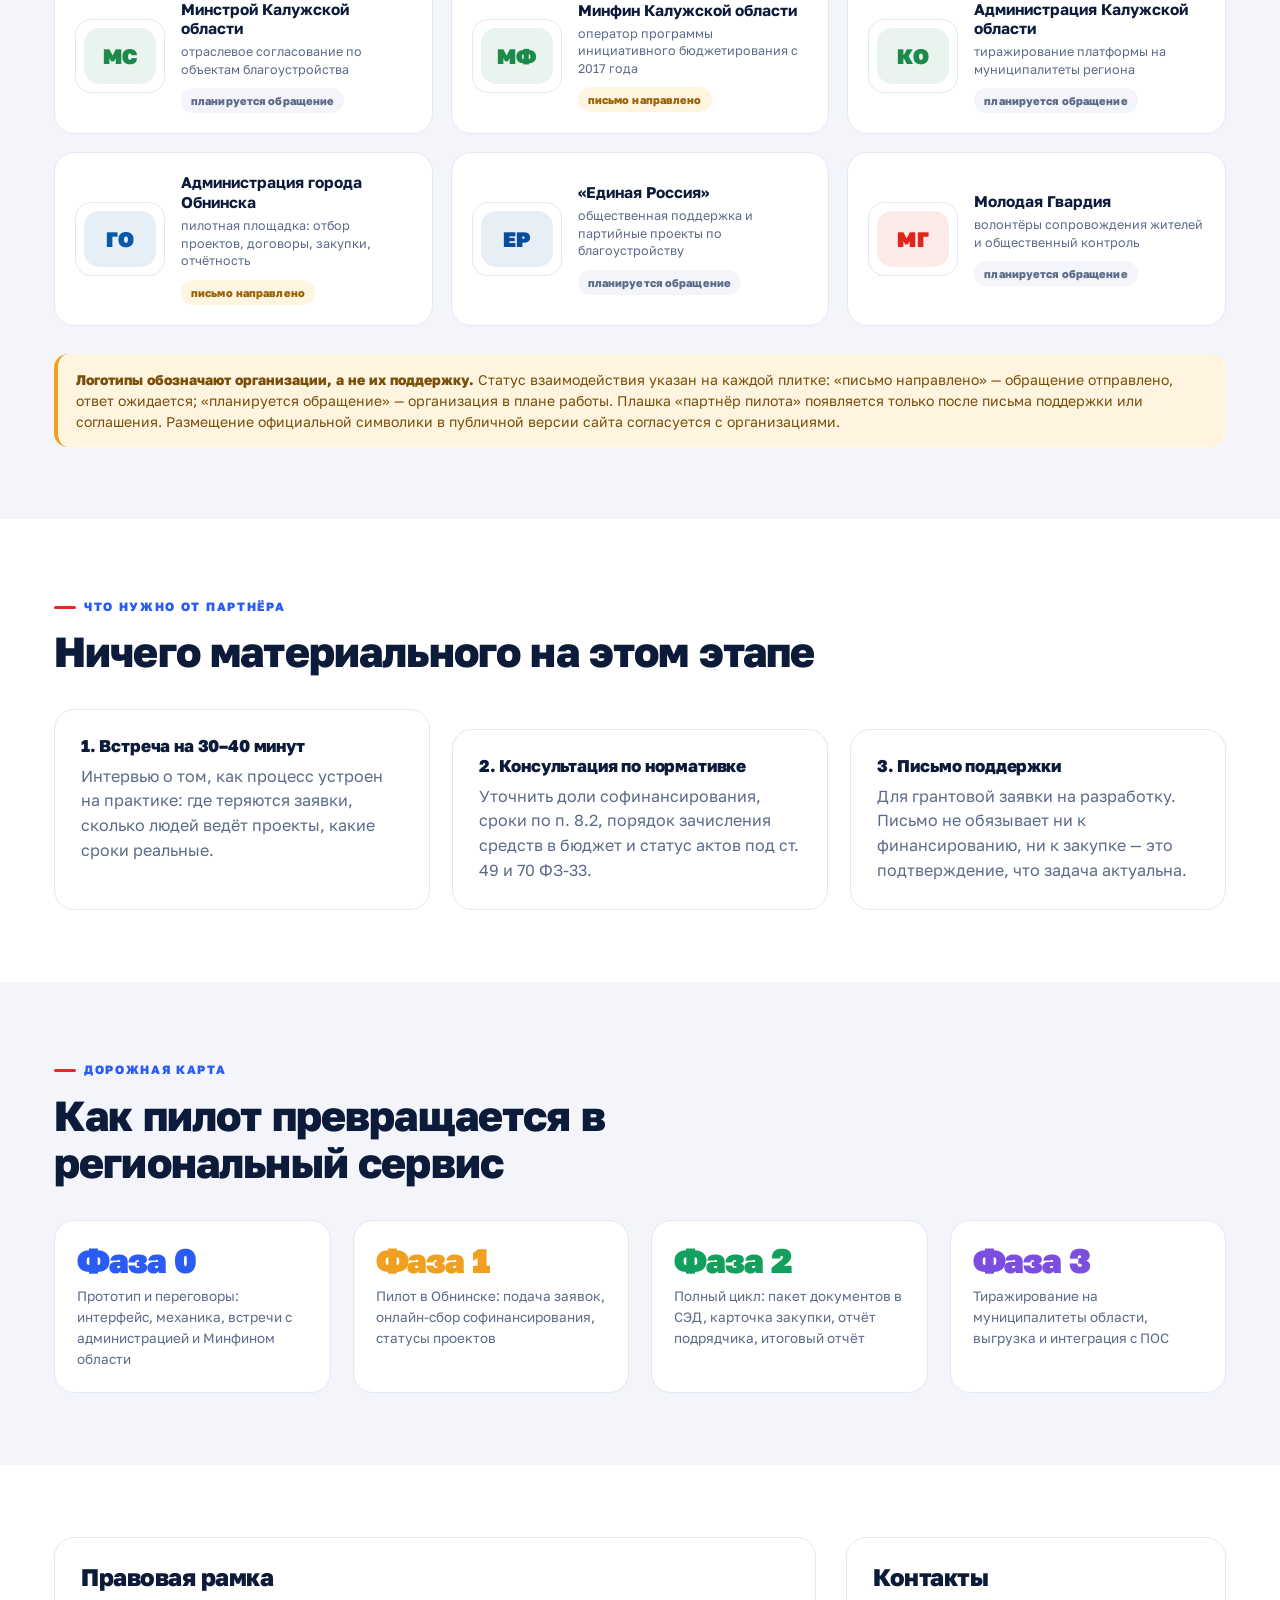
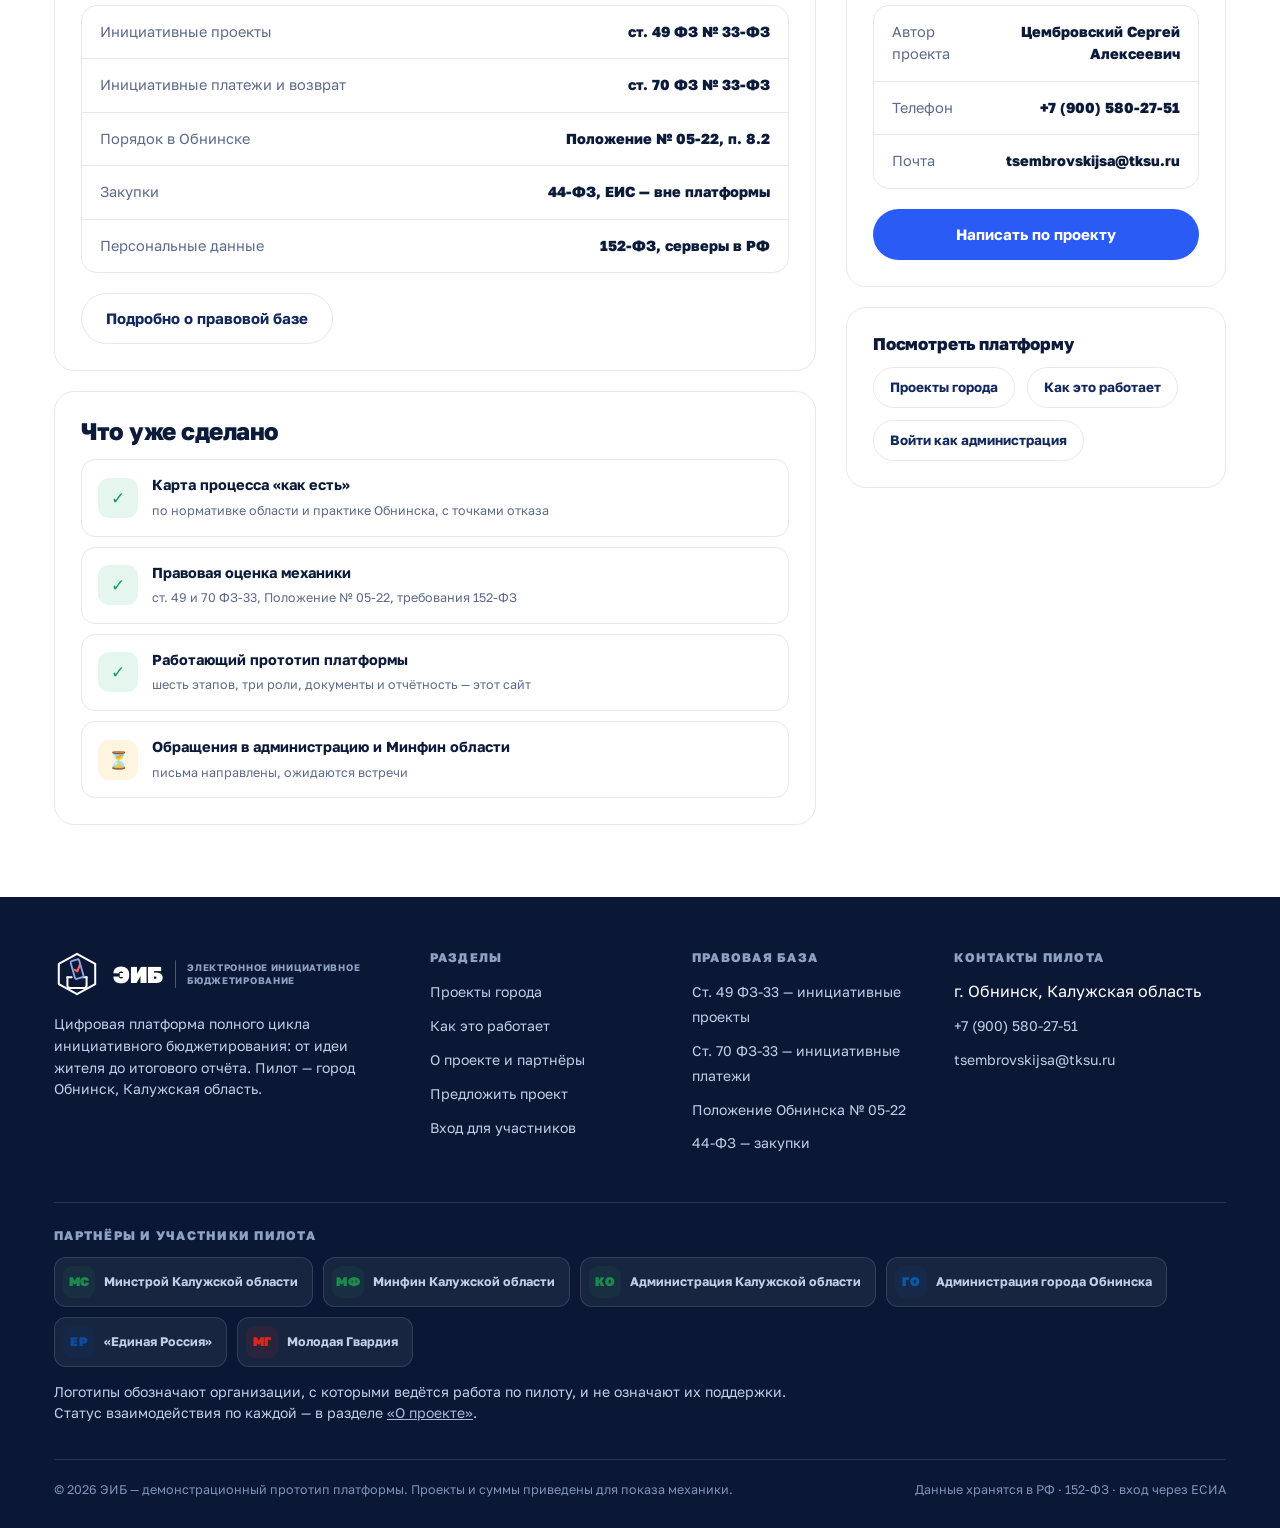
==== commit 2ba42334: "Обновление демонстрационного прототипа" ====
--- a/about.html
+++ b/about.html
@@ -179,6 +179,7 @@
 <div id="ftr"></div>
 
 <script src="assets/js/data.js"></script>
+<script src="assets/js/db.js"></script>
 <script src="assets/js/app.js"></script>
 <script>
 mount('about');
--- a/assets/css/style.css
+++ b/assets/css/style.css
@@ -412,6 +412,33 @@
 .plog-note{font-size:12px;color:#7F92B8;line-height:1.5;max-width:760px}
 .plog-note a{color:#A9BADB;text-decoration:underline}
 
+/* ---------- Хроника проекта ---------- */
+.tl{position:relative;padding-left:8px}
+.tl-item{display:flex;gap:14px;padding-bottom:18px;position:relative}
+.tl-item::before{content:"";position:absolute;left:15px;top:34px;bottom:0;width:2px;background:var(--line)}
+.tl-item:last-child::before{display:none}
+.tl-item:last-child{padding-bottom:0}
+.tl-dot{width:32px;height:32px;border-radius:50%;background:var(--bg-2);border:2px solid #fff;
+  box-shadow:0 0 0 1px var(--line);display:flex;align-items:center;justify-content:center;font-size:14px;flex:none;z-index:1}
+.tl-body{min-width:0;flex:1}
+.tl-head{display:flex;justify-content:space-between;gap:12px;align-items:baseline;flex-wrap:wrap}
+.tl-head b{font-size:15px}
+.tl-head span{font-size:12.5px;color:var(--muted);white-space:nowrap}
+.tl-body p{font-size:14px;color:var(--muted);margin:4px 0 2px;line-height:1.5}
+
+/* ---------- Карточка отчёта / замечания ---------- */
+.rep{border:1px solid var(--line);border-radius:16px;padding:18px;background:#fff}
+.rep+.rep{margin-top:14px}
+.rep .facts div{padding:10px 14px;font-size:13.5px}
+.shot{position:relative}
+.shot-tag{position:absolute;top:8px;left:8px;background:rgba(10,24,54,.72);color:#fff;
+  font-size:10px;font-weight:900;letter-spacing:.08em;padding:3px 8px;border-radius:6px}
+
+/* ---------- Загрузка файлов (демо) ---------- */
+.up{display:flex;gap:8px;flex-wrap:wrap;align-items:center;padding:12px;border:1.5px dashed var(--line);border-radius:12px}
+.inp-s{padding:8px 10px;font-size:13.5px;border-radius:9px}
+code{font-family:ui-monospace,SFMono-Regular,Menlo,Consolas,monospace;font-size:12.5px}
+
 /* ---------- Демо-переключатель ролей ---------- */
 .demo-bar{position:fixed;left:18px;bottom:18px;z-index:120;background:#fff;border:1px solid var(--line);
   box-shadow:var(--shadow);border-radius:999px;padding:7px 10px 7px 16px;display:flex;align-items:center;gap:8px}
